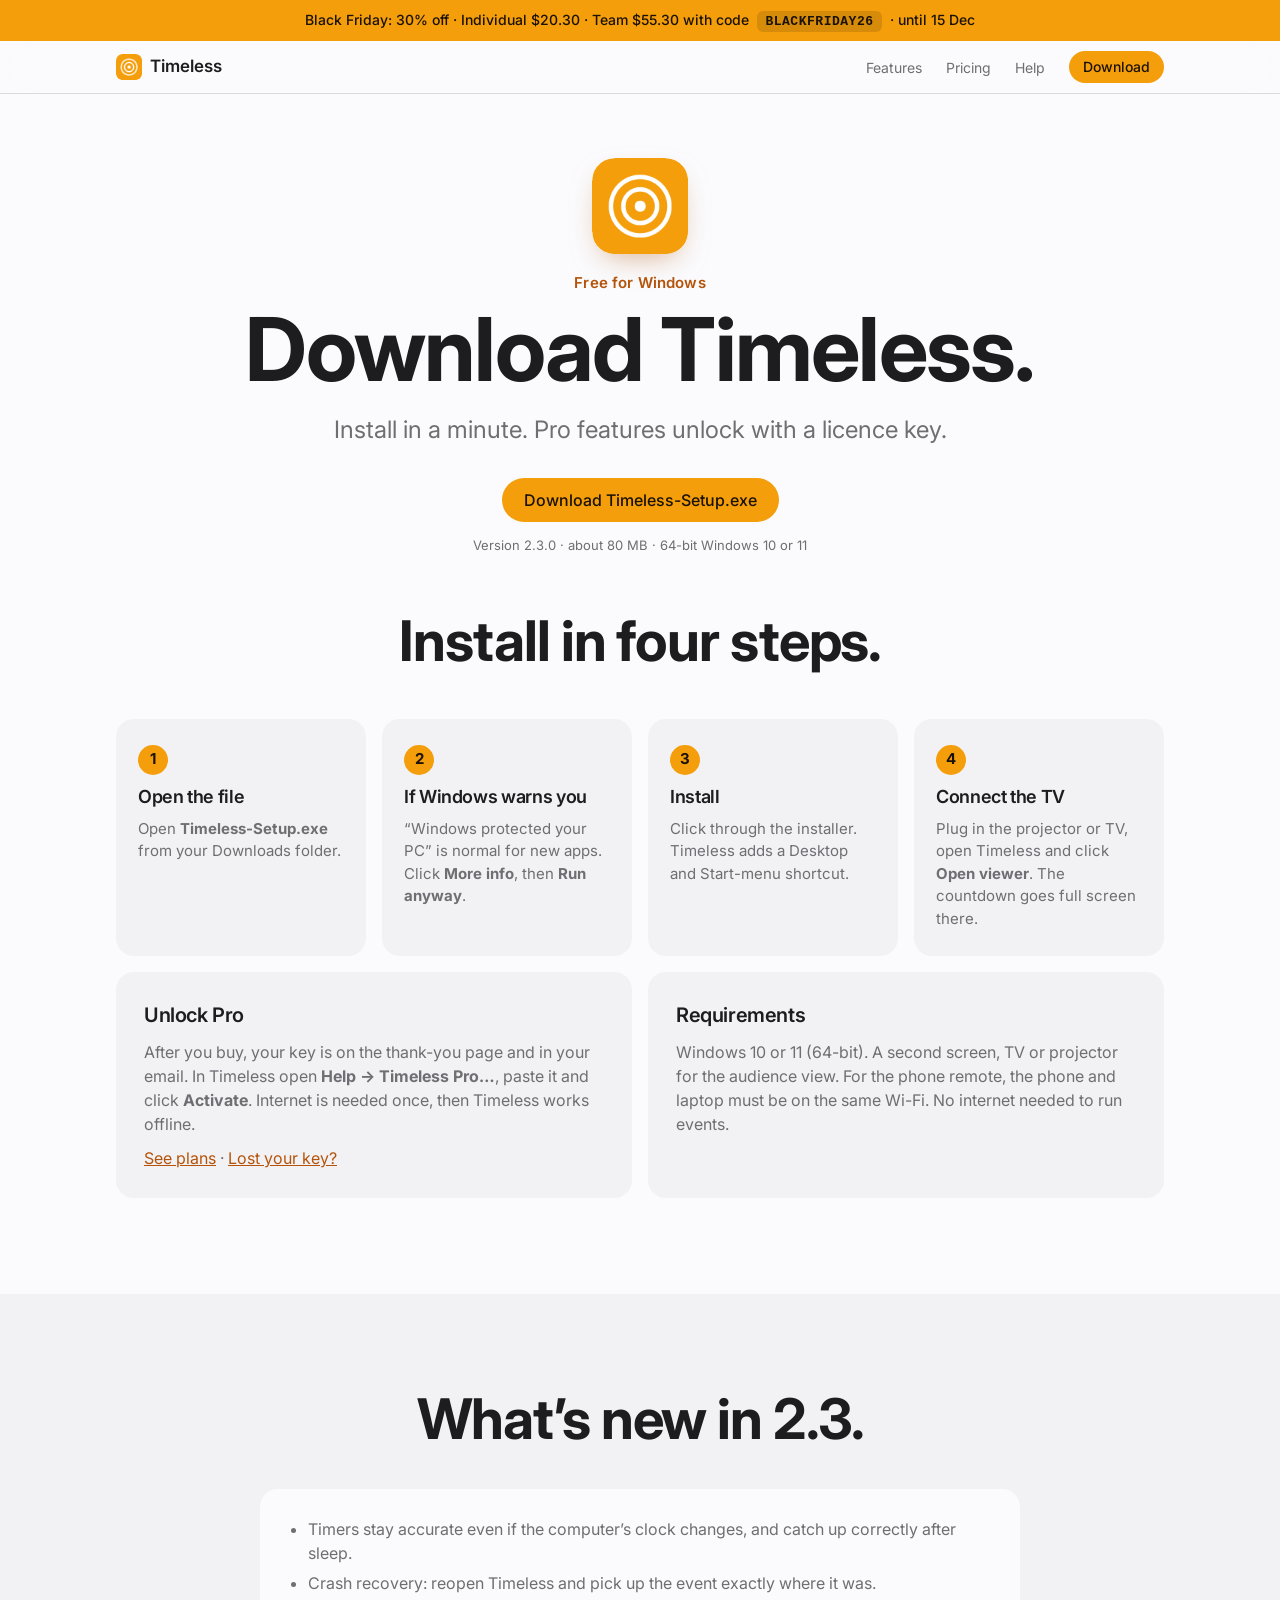
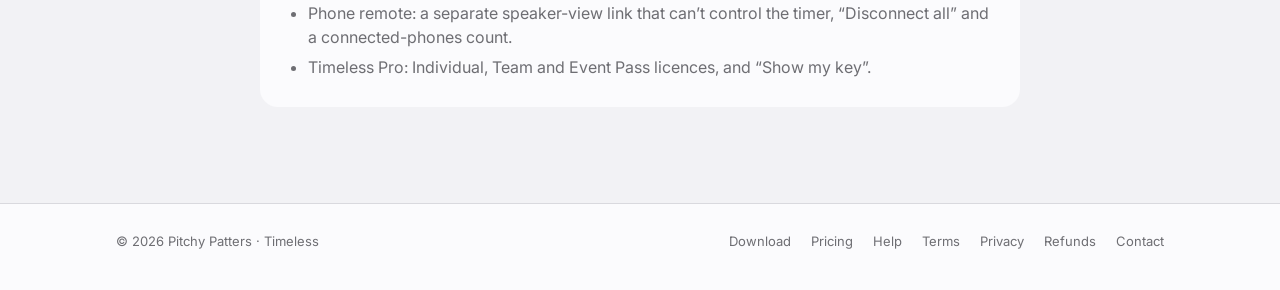
==== download.html @ b73430b4 "Timeless website and Windows installer 2.3.0 Co-Authored-By: Claude Opus 5.5 <noreply@anthropic.com>" ====
<!doctype html>
<html lang="en">
<head>
<meta charset="utf-8">
<meta name="viewport" content="width=device-width, initial-scale=1, viewport-fit=cover">
<title>Download Timeless for Windows</title>
<meta name="description" content="Download Timeless, the free stage timer for Windows 10 and 11.">
<link rel="icon" href="img/icon.png">
<link rel="preconnect" href="https://fonts.googleapis.com">
<link rel="stylesheet" href="https://fonts.googleapis.com/css2?family=Inter:wght@400;500;600;700&display=swap">
<link rel="stylesheet" href="site.css">
<script src="config.js"></script>
</head>
<body>
<div id="deal" class="deal" role="note" hidden><span id="deal-text"></span> <button id="deal-code" class="code" type="button" title="Copy code">BLACKFRIDAY26</button> <span id="deal-when"></span></div>
<header class="nav">
  <div class="wrap">
    <a class="brand" href="index.html" aria-label="Timeless home"><img src="img/icon.png" alt="" width="26" height="26">Timeless</a>
    <nav class="nav-links">
      <a class="hide-sm" href="index.html#features">Features</a>
      <a class="hide-sm" href="index.html#pricing">Pricing</a>
      <a class="hide-sm" href="index.html#help">Help</a>
      <a class="btn sm" href="download.html">Download</a>
    </nav>
  </div>
</header>

<main>
  <section class="hero">
    <div class="wrap">
      <img class="app-icon" src="img/icon.png" alt="Timeless app icon" width="96" height="96">
      <p class="eyebrow">Free for Windows</p>
      <h1>Download Timeless.</h1>
      <p class="lede">Install in a minute. Pro features unlock with a licence key.</p>
      <div class="ctas"><a class="btn" data-link="download" href="#">Download Timeless-Setup.exe</a></div>
      <p class="fine">Version <span data-version>2.3.0</span> · about 80 MB · 64-bit Windows 10 or 11</p>
    </div>
  </section>

  <section class="block" style="padding-top:24px">
    <div class="wrap">
      <div class="headline"><h2>Install in four steps.</h2></div>
      <div class="steps">
        <div class="step"><span class="n">1</span><h3>Open the file</h3><p>Open <b>Timeless-Setup.exe</b> from your Downloads folder.</p></div>
        <div class="step"><span class="n">2</span><h3>If Windows warns you</h3><p>“Windows protected your PC” is normal for new apps. Click <b>More info</b>, then <b>Run anyway</b>.</p></div>
        <div class="step"><span class="n">3</span><h3>Install</h3><p>Click through the installer. Timeless adds a Desktop and Start-menu shortcut.</p></div>
        <div class="step"><span class="n">4</span><h3>Connect the TV</h3><p>Plug in the projector or TV, open Timeless and click <b>Open viewer</b>. The countdown goes full screen there.</p></div>
      </div>
      <div class="cards2" style="margin-top:16px">
        <div class="card"><h3>Unlock Pro</h3><p>After you buy, your key is on the thank-you page and in your email. In Timeless open <b>Help → Timeless Pro…</b>, paste it and click <b>Activate</b>. Internet is needed once, then Timeless works offline.</p><p><a href="index.html#pricing">See plans</a> · <a href="index.html#lost-key">Lost your key?</a></p></div>
        <div class="card"><h3>Requirements</h3><p>Windows 10 or 11 (64-bit). A second screen, TV or projector for the audience view. For the phone remote, the phone and laptop must be on the same Wi-Fi. No internet needed to run events.</p></div>
      </div>
    </div>
  </section>

  <section class="block alt">
    <div class="wrap">
      <div class="headline"><h2>What’s new in 2.3.</h2></div>
      <div class="card" style="max-width:760px;margin:40px auto 0;background:var(--bg)">
        <ul>
          <li>Timers stay accurate even if the computer’s clock changes, and catch up correctly after sleep.</li>
          <li>Crash recovery: reopen Timeless and pick up the event exactly where it was.</li>
          <li>Phone remote: a separate speaker-view link that can’t control the timer, “Disconnect all” and a connected-phones count.</li>
          <li>Timeless Pro: Individual, Team and Event Pass licences, and “Show my key”.</li>
        </ul>
      </div>
    </div>
  </section>
</main>

<footer>
  <div class="wrap">
    <span>© 2026 Pitchy Patters · Timeless</span>
    <nav aria-label="Footer">
      <a href="download.html">Download</a>
      <a href="index.html#pricing">Pricing</a>
      <a href="index.html#help">Help</a>
      <a href="terms.html">Terms</a>
      <a href="privacy.html">Privacy</a>
      <a href="refund.html">Refunds</a>
      <a data-link="support" href="#">Contact</a>
    </nav>
  </div>
</footer>
<script src="site.js"></script>
</body>
</html>
---- site.css ----
/* Timeless website — shared styles (design imported from the "Timeless landing page references" session).
   Apple-style product page: centred short headlines, generous white space, one amber accent. */
:root {
  --bg: #fbfbfd; --surface: #f2f2f5; --fg: #1d1d1f; --muted: #6e6e73; --line: #d9d9de;
  --accent: #b45309; --fill: #f59e0b; --accent-fg: #1a1205; --bezel: #1d1d1f;
  --screen: #0b0c0d; --screen-fg: #f5f5f7; --screen-dim: #8a8a90;
  --screen-accent: #30d158; --screen-warn: #ff9f0a; --screen-red: #ff453a; --ok: #1f9d55;
  --font: -apple-system, BlinkMacSystemFont, "SF Pro Text", "Segoe UI", Inter, system-ui, sans-serif;
  --font-display: -apple-system, BlinkMacSystemFont, "SF Pro Display", "Segoe UI", Inter, system-ui, sans-serif;
  --radius: 18px;
  color-scheme: light;
}
@media (prefers-color-scheme: dark) {
  :root:not([data-theme="light"]) {
    --bg: #000000; --surface: #161618; --fg: #f5f5f7; --muted: #a1a1a6; --line: #2c2c2e;
    --accent: #fbbf24; --fill: #f5a524; --accent-fg: #1a1205; --bezel: #3a3a3c; --ok: #30d158;
    color-scheme: dark;
  }
}
:root[data-theme="dark"] {
  --bg: #000000; --surface: #161618; --fg: #f5f5f7; --muted: #a1a1a6; --line: #2c2c2e;
  --accent: #fbbf24; --fill: #f5a524; --accent-fg: #1a1205; --bezel: #3a3a3c; --ok: #30d158;
  color-scheme: dark;
}

* { box-sizing: border-box; }
html { scroll-behavior: smooth; scroll-padding-top: 64px; }
body { margin: 0; background: var(--bg); color: var(--fg); font-family: var(--font); font-size: 17px; line-height: 1.5; -webkit-font-smoothing: antialiased; }
img { max-width: 100%; }
[hidden] { display: none !important; }
a { color: inherit; }
.wrap { max-width: 1080px; margin: 0 auto; padding-left: max(16px, env(safe-area-inset-left, 0px)); padding-right: max(16px, env(safe-area-inset-right, 0px)); }
h1, h2, h3 { font-family: var(--font-display); margin: 0; text-wrap: balance; letter-spacing: -0.02em; }
p { margin: 0; }

/* Black Friday banner */
.deal { background: var(--fill); color: var(--accent-fg); font-size: 14px; font-weight: 500; padding: 9px 16px; text-align: center; }
.deal .code { font: 600 13px/1 ui-monospace, "SF Mono", Consolas, monospace; letter-spacing: .04em; background: rgba(0,0,0,.12); color: inherit; border: 0; border-radius: 6px; padding: 4px 8px; margin: 0 4px; cursor: pointer; }
.deal .code:hover { background: rgba(0,0,0,.2); }
s { color: var(--muted); font-weight: 400; margin-right: 4px; }

/* Nav */
.nav { position: sticky; top: 0; z-index: 5; background: color-mix(in srgb, var(--bg) 82%, transparent); backdrop-filter: saturate(180%) blur(18px); -webkit-backdrop-filter: saturate(180%) blur(18px); border-bottom: 1px solid var(--line); }
.nav .wrap { display: flex; align-items: center; justify-content: space-between; height: 52px; gap: 16px; }
.brand { display: flex; align-items: center; gap: 8px; font-weight: 600; font-size: 17px; text-decoration: none; }
.brand img { width: 26px; height: 26px; border-radius: 6px; }
.nav-links { display: flex; align-items: center; gap: 24px; font-size: 14px; }
.nav-links a { text-decoration: none; color: var(--muted); }
.nav-links a:hover, .nav-links a[aria-current="page"] { color: var(--fg); }
@media (max-width: 640px) { .nav-links .hide-sm { display: none; } }

/* Buttons */
.btn { display: inline-flex; align-items: center; justify-content: center; gap: 8px; height: 44px; padding: 0 22px; border-radius: 980px; border: 0; font: 500 16px/1 var(--font); text-decoration: none; cursor: pointer; background: var(--fill); color: var(--accent-fg); transition: filter .2s ease, transform .2s ease; }
.nav-links a.btn { color: var(--accent-fg); }
.btn:hover { filter: brightness(1.08); }
.btn:active { transform: scale(.98); }
.btn.ghost { background: transparent; color: var(--accent); box-shadow: inset 0 0 0 1.5px var(--accent); }
.btn.sm { height: 32px; padding: 0 14px; font-size: 14px; }
.btn.block { width: 100%; }
:focus-visible { outline: 3px solid var(--accent); outline-offset: 3px; border-radius: 8px; }

/* Hero */
.hero { padding-block: 64px 32px; text-align: center; }
.app-icon { width: 96px; height: 96px; border-radius: 22px; margin: 0 auto 18px; display: block; box-shadow: 0 12px 30px -12px rgba(180, 83, 9, .5); }
.eyebrow { font-size: 15px; font-weight: 600; color: var(--accent); letter-spacing: .01em; }
.hero h1 { font-size: clamp(44px, 9vw, 88px); font-weight: 700; line-height: 1.02; margin-top: 10px; }
.hero .lede { font-size: clamp(19px, 2.4vw, 24px); color: var(--muted); max-width: 44ch; margin: 18px auto 0; text-wrap: balance; }
.hero .ctas { display: flex; gap: 12px; justify-content: center; flex-wrap: wrap; margin-top: 30px; }
.hero .fine { font-size: 13px; color: var(--muted); margin-top: 14px; }

/* Live multi-screen demo */
.stage { margin-top: 56px; padding-block: 48px 40px; display: grid; grid-template-columns: 1.55fr 1fr 0.42fr; align-items: end; gap: clamp(12px, 3vw, 36px); }
.device { display: flex; flex-direction: column; align-items: center; gap: 10px; min-width: 0; }
.display { width: 100%; background: var(--bezel); border-radius: 14px; padding: clamp(6px, 1vw, 12px); box-shadow: 0 30px 60px -30px rgba(0,0,0,.45); }
.display.phone { border-radius: 22px; padding: 6px; }
.screen { background: var(--screen); color: var(--screen-fg); border-radius: 8px; aspect-ratio: 16 / 10; max-width: 100%; display: flex; flex-direction: column; align-items: center; justify-content: center; gap: .3em; position: relative; overflow: hidden; }
.display.phone .screen { aspect-ratio: 9 / 19; border-radius: 17px; }
.screen .label { font-size: clamp(9px, 1.1vw, 12px); color: var(--screen-dim); letter-spacing: .08em; text-transform: uppercase; text-align: center; padding-inline: 4px; }
.screen .time { font-family: var(--font-display); font-weight: 600; font-variant-numeric: tabular-nums; letter-spacing: -0.03em; line-height: 1; color: var(--screen-fg); transition: color .4s ease; }
.big .time { font-size: clamp(34px, 7.5vw, 92px); }
.mid .time { font-size: clamp(24px, 4.6vw, 56px); }
.phone .time { font-size: clamp(13px, 2.3vw, 24px); }
.screen .bar { position: absolute; left: 0; bottom: 0; height: 4px; background: var(--screen-accent); transition: width 1s linear, background .4s ease; }
.screen.warn .time { color: var(--screen-warn); } .screen.warn .bar { background: var(--screen-warn); }
.screen.red .time, .screen.over .time { color: var(--screen-red); } .screen.red .bar { background: var(--screen-red); }
.screen.over .bar { width: 100% !important; background: var(--screen-red); animation: pulse 1s ease-in-out infinite alternate; }
@keyframes pulse { to { opacity: .35; } }
.stand { width: 18%; height: clamp(14px, 2vw, 28px); background: linear-gradient(var(--line), var(--surface)); border-radius: 0 0 6px 6px; }
.caption { font-size: 13px; color: var(--muted); text-align: center; }
.controls { display: flex; flex-wrap: wrap; gap: 10px; justify-content: center; align-items: center; }
.seg { display: inline-flex; background: var(--surface); border-radius: 980px; padding: 3px; }
.seg button { border: 0; background: transparent; color: var(--fg); font: 500 14px/1 var(--font); height: 30px; padding: 0 14px; border-radius: 980px; cursor: pointer; font-variant-numeric: tabular-nums; }
.seg button[aria-pressed="true"] { background: var(--bg); box-shadow: 0 1px 4px rgba(0,0,0,.14); }
.demo-note { font-size: 13px; color: var(--muted); margin-top: 12px; }
@media (max-width: 640px) { .stage { grid-template-columns: 1fr 0.42fr; } .stage .mid { display: none; } }

/* Sections */
section.block { padding-block: 96px; }
.headline { text-align: center; }
.headline h2 { font-size: clamp(34px, 6vw, 56px); font-weight: 700; line-height: 1.05; }
.headline p { font-size: clamp(18px, 2vw, 21px); color: var(--muted); max-width: 42ch; margin: 16px auto 0; }
.alt { background: var(--surface); }

/* Features */
.features { display: grid; grid-template-columns: repeat(3, minmax(0, 1fr)); gap: 20px; margin-top: 56px; }
.feature { background: var(--bg); border-radius: var(--radius); padding: 32px 28px; display: flex; flex-direction: column; gap: 12px; }
.feature svg { width: 34px; height: 34px; color: var(--accent); }
.feature h3 { font-size: 22px; font-weight: 600; letter-spacing: -0.01em; }
.feature p { color: var(--muted); font-size: 16px; }
@media (max-width: 900px) { .features { grid-template-columns: repeat(2, minmax(0, 1fr)); } }
@media (max-width: 600px) { .features { grid-template-columns: 1fr; } }

/* Screenshots */
.shots { display: grid; gap: 28px; margin-top: 56px; }
.shot { margin: 0; display: flex; flex-direction: column; gap: 12px; min-width: 0; }
.shot img { display: block; width: 100%; height: auto; border-radius: 14px; border: 1px solid var(--line); background: #f5f6f8; }
.shot.wide .frame { background: var(--bezel); border-radius: 18px; padding: clamp(6px, 1.2vw, 14px); box-shadow: 0 30px 60px -30px rgba(0,0,0,.45); }
.shot.wide .frame img { border: 0; border-radius: 8px; }
.shot figcaption { font-size: 15px; color: var(--muted); text-align: center; }
.shot figcaption b { color: var(--fg); font-weight: 600; }
.shot-pair { display: grid; grid-template-columns: repeat(2, minmax(0, 1fr)); gap: 28px; }
.shot-pair img { box-shadow: 0 20px 40px -24px rgba(0,0,0,.35); }
@media (max-width: 700px) { .shot-pair { grid-template-columns: 1fr; } }

/* Audiences */
.uses { display: flex; flex-wrap: wrap; justify-content: center; gap: 10px; margin-top: 36px; }
.uses span { font-size: 15px; padding: 8px 16px; border-radius: 980px; border: 1px solid var(--line); color: var(--fg); }

/* Pricing */
.plans { display: grid; grid-template-columns: repeat(4, minmax(0, 1fr)); gap: 16px; margin-top: 56px; align-items: stretch; }
.plan { background: var(--surface); border-radius: var(--radius); padding: 28px 22px; display: flex; flex-direction: column; gap: 14px; position: relative; }
.alt .plan { background: var(--bg); }
.plan.best { box-shadow: inset 0 0 0 2px var(--fill); }
.plan .badge { position: absolute; top: -11px; left: 50%; transform: translateX(-50%); background: var(--fill); color: var(--accent-fg); font-size: 12px; font-weight: 600; padding: 4px 12px; border-radius: 980px; white-space: nowrap; }
.plan h3 { font-size: 20px; font-weight: 600; }
.plan .amt { font-family: var(--font-display); font-size: 40px; font-weight: 700; letter-spacing: -0.03em; line-height: 1; }
.plan .amt s { font-size: 22px; font-weight: 500; margin-right: 8px; vertical-align: 0.35em; letter-spacing: 0; }
.plan .per { font-size: 14px; color: var(--muted); margin-top: -6px; }
.plan ul { margin: 0; padding: 0; list-style: none; display: flex; flex-direction: column; gap: 8px; font-size: 15px; color: var(--muted); flex: 1; }
.plan li { padding-left: 22px; position: relative; }
.plan li::before { content: ""; position: absolute; left: 2px; top: .45em; width: 10px; height: 6px; border-left: 2px solid var(--ok); border-bottom: 2px solid var(--ok); transform: rotate(-45deg); }
@media (max-width: 960px) { .plans { grid-template-columns: repeat(2, minmax(0, 1fr)); row-gap: 28px; } }
@media (max-width: 560px) { .plans { grid-template-columns: 1fr; } }
.plans.three { grid-template-columns: repeat(3, minmax(0, 1fr)); }
@media (max-width: 820px) { .plans.three { grid-template-columns: 1fr; } }
.compare { width: 100%; max-width: 760px; margin: 48px auto 0; border-collapse: collapse; font-size: 15px; }
.compare th, .compare td { padding: 12px 10px; border-bottom: 1px solid var(--line); text-align: left; }
.compare th { font-size: 13px; color: var(--muted); font-weight: 600; }
.compare td + td, .compare th + th { text-align: center; width: 96px; }
.compare .y { color: var(--ok); font-weight: 700; }
.compare .n { color: var(--muted); }

/* Help / FAQ */
.faq { max-width: 760px; margin: 48px auto 0; display: flex; flex-direction: column; gap: 10px; }
.faq details { background: var(--surface); border-radius: 14px; padding: 18px 22px; }
.alt .faq details { background: var(--bg); }
.faq summary { cursor: pointer; font-weight: 600; font-size: 17px; list-style: none; display: flex; justify-content: space-between; gap: 16px; }
.faq summary::-webkit-details-marker { display: none; }
.faq summary::after { content: "+"; color: var(--accent); font-weight: 500; font-size: 22px; line-height: 1; }
.faq details[open] summary::after { content: "–"; }
.faq details p, .faq details ol { color: var(--muted); margin: 12px 0 0; font-size: 16px; }
.faq ol { padding-left: 20px; display: flex; flex-direction: column; gap: 6px; }
.fine-c { text-align: center; font-size: 14px; color: var(--muted); margin-top: 28px; }
.fine-c a { color: var(--accent); }

/* Download page */
.steps { display: grid; grid-template-columns: repeat(4, minmax(0, 1fr)); gap: 16px; margin-top: 48px; }
.step { background: var(--surface); border-radius: var(--radius); padding: 26px 22px; display: flex; flex-direction: column; gap: 8px; }
.step .n { width: 30px; height: 30px; border-radius: 50%; background: var(--fill); color: var(--accent-fg); display: grid; place-items: center; font-weight: 700; font-size: 15px; }
.step h3 { font-size: 18px; font-weight: 600; }
.step p { font-size: 15px; color: var(--muted); }
@media (max-width: 900px) { .steps { grid-template-columns: repeat(2, minmax(0, 1fr)); } }
@media (max-width: 560px) { .steps { grid-template-columns: 1fr; } }
.cards2 { display: grid; grid-template-columns: repeat(2, minmax(0, 1fr)); gap: 16px; margin-top: 16px; }
.card { background: var(--surface); border-radius: var(--radius); padding: 28px; display: flex; flex-direction: column; gap: 10px; }
.card h3 { font-size: 20px; font-weight: 600; }
.card p, .card li { color: var(--muted); font-size: 16px; }
.card ul { margin: 0; padding-left: 20px; display: flex; flex-direction: column; gap: 6px; }
.card a { color: var(--accent); }
@media (max-width: 700px) { .cards2 { grid-template-columns: 1fr; } }

/* Legal pages */
.prose { max-width: 720px; margin: 0 auto; padding-block: 64px 96px; }
.prose h1 { font-size: clamp(36px, 6vw, 52px); font-weight: 700; line-height: 1.05; }
.prose .date { color: var(--muted); font-size: 14px; margin-top: 10px; }
.prose h2 { font-size: 21px; font-weight: 600; margin-top: 36px; }
.prose p { color: var(--muted); margin-top: 10px; }
.prose a { color: var(--accent); }

footer { border-top: 1px solid var(--line); padding-block: 28px 40px; font-size: 13px; color: var(--muted); }
footer .wrap { display: flex; flex-wrap: wrap; justify-content: space-between; gap: 12px; }
footer nav { display: flex; flex-wrap: wrap; gap: 20px; }
footer a { text-decoration: none; }
footer a:hover { color: var(--fg); }

@media (prefers-reduced-motion: reduce) { * { transition: none !important; animation: none !important; } html { scroll-behavior: auto; } }
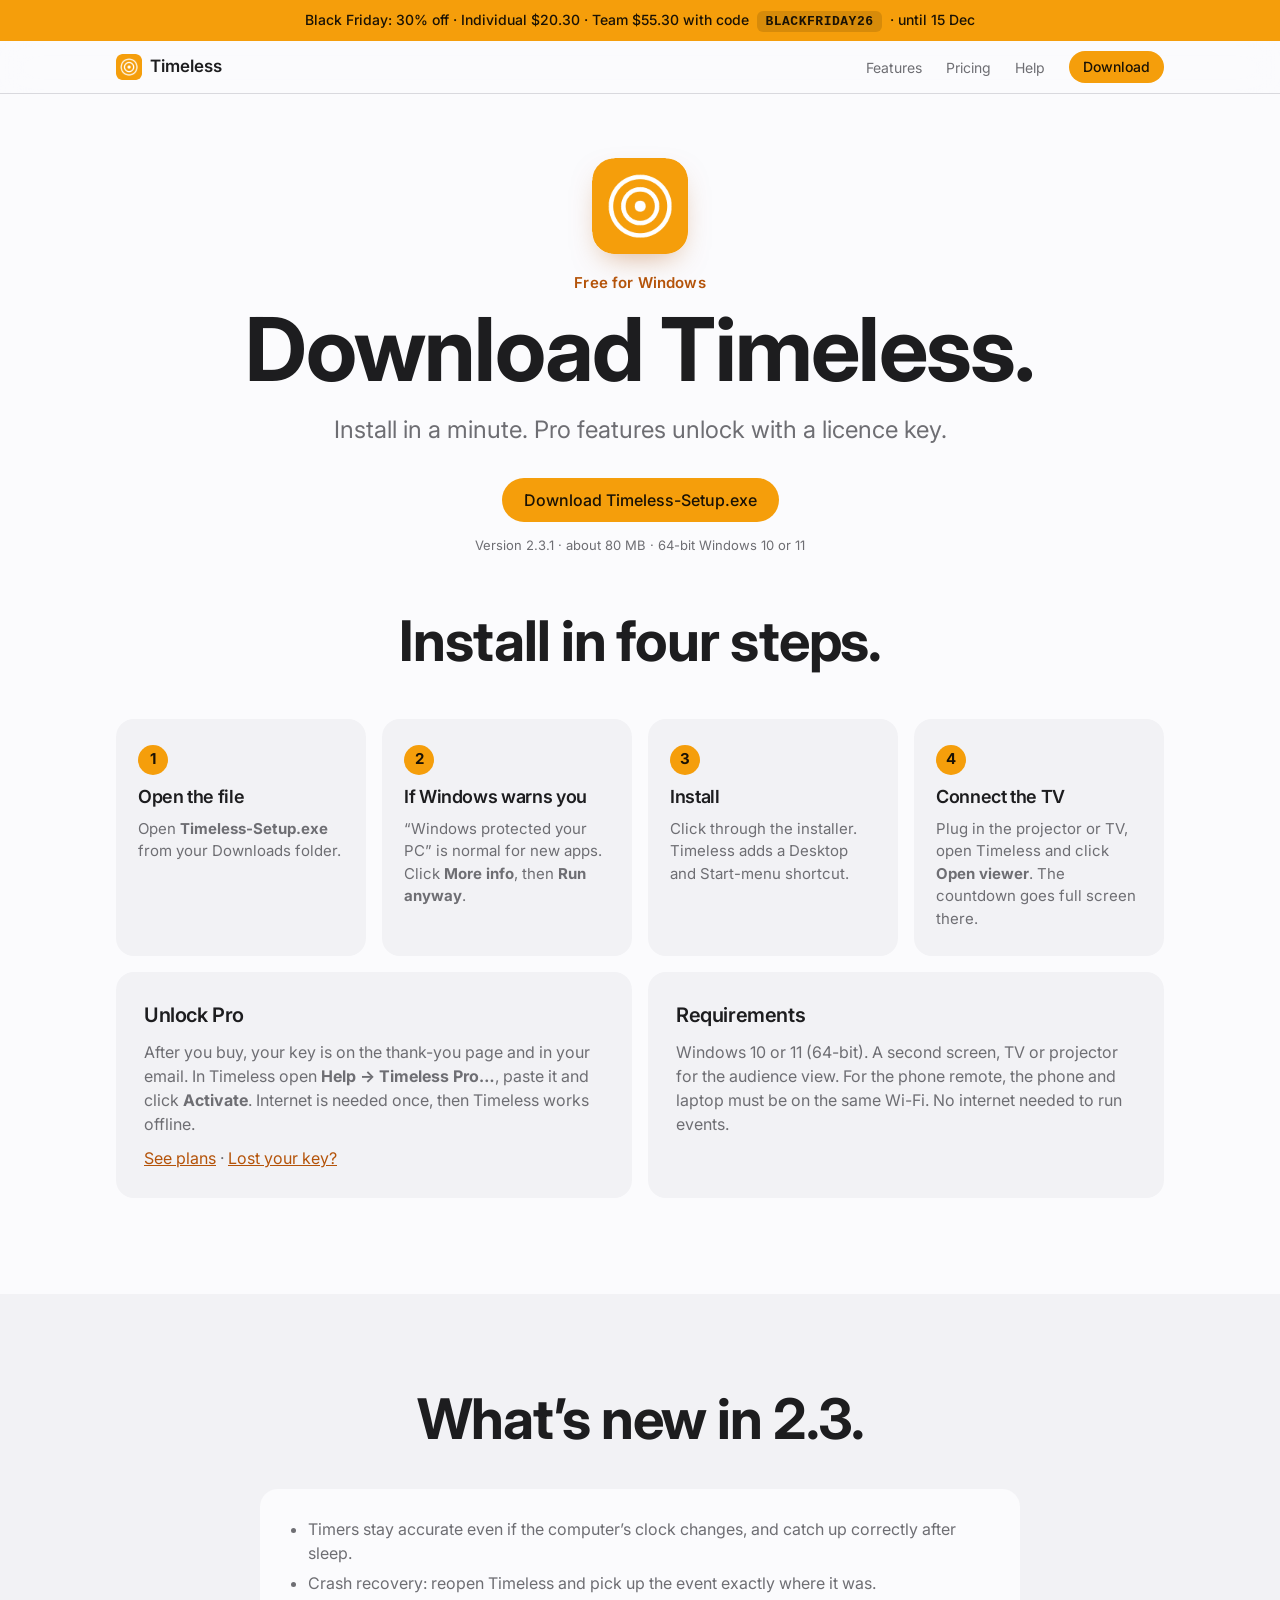
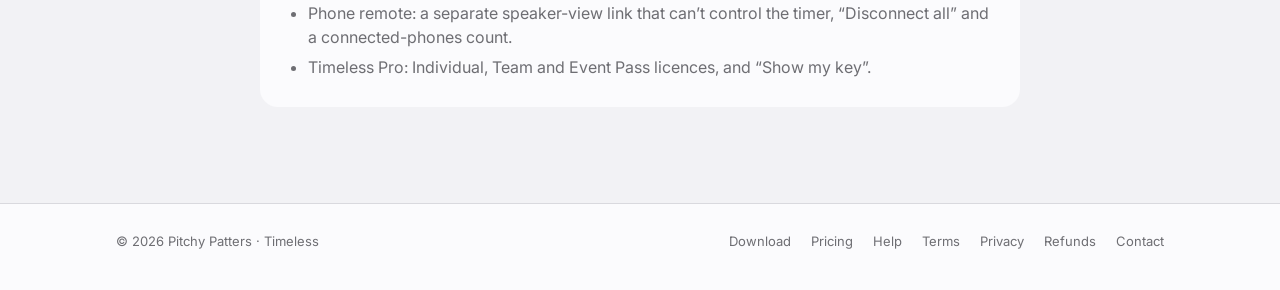
==== commit d74208e3: "Timeless 2.3.1: payments live (Individual, Team, Event Pass) Co-Authored-By: Claude Opus 5.5 <norepl" ====
--- a/download.html
+++ b/download.html
@@ -33,7 +33,7 @@
       <h1>Download Timeless.</h1>
       <p class="lede">Install in a minute. Pro features unlock with a licence key.</p>
       <div class="ctas"><a class="btn" data-link="download" href="#">Download Timeless-Setup.exe</a></div>
-      <p class="fine">Version <span data-version>2.3.0</span> · about 80 MB · 64-bit Windows 10 or 11</p>
+      <p class="fine">Version <span data-version>2.3.1</span> · about 80 MB · 64-bit Windows 10 or 11</p>
     </div>
   </section>
 
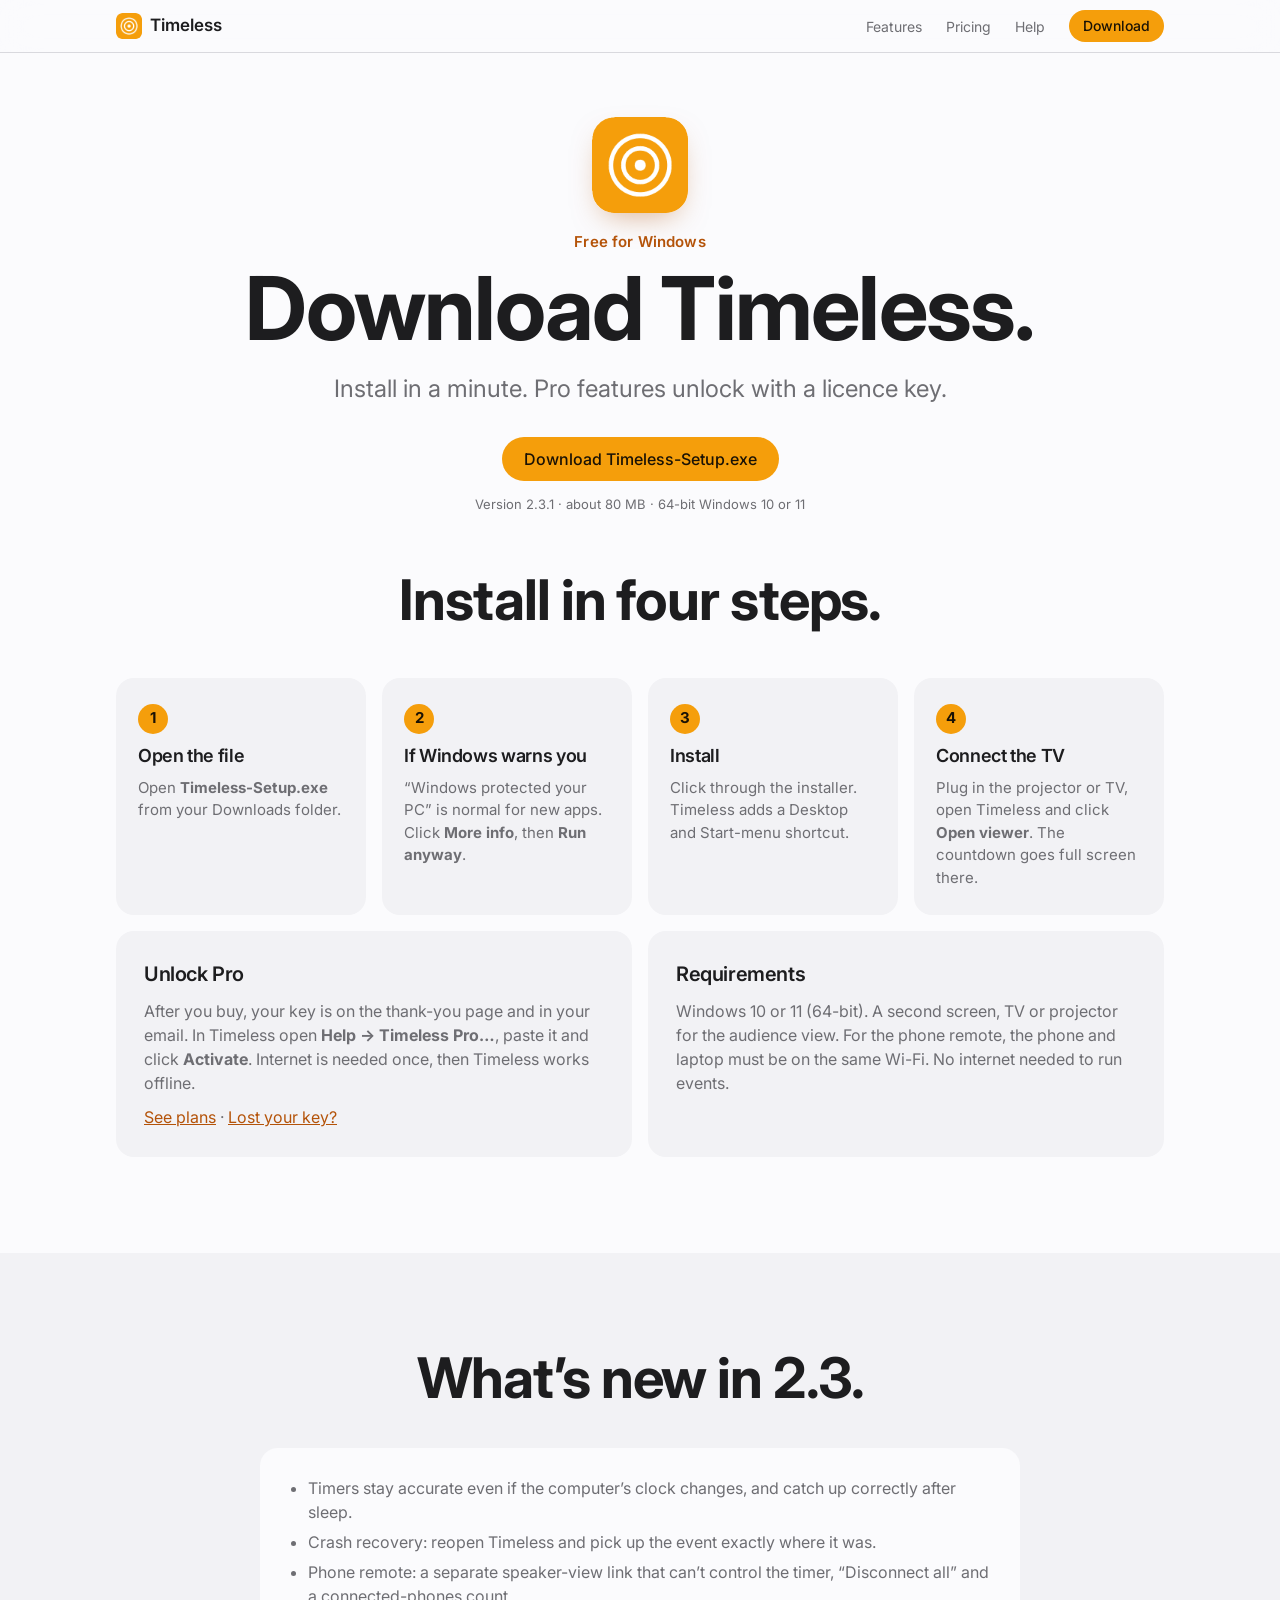
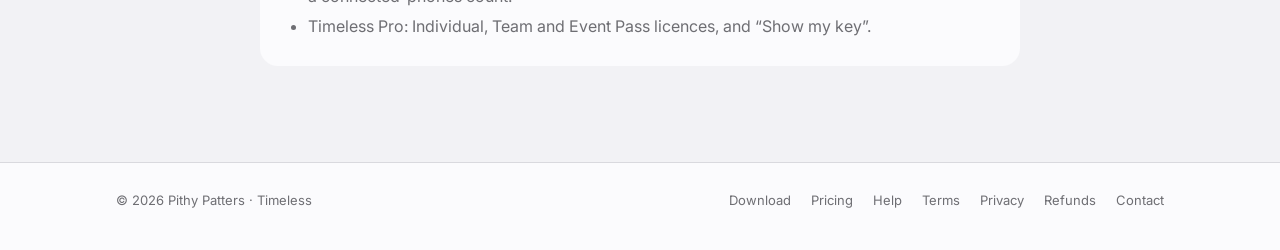
==== commit d42c2af7: "Publisher name: Pithy Patters (site and installer) Co-Authored-By: Claude Opus 5.5 <noreply@anthropi" ====
--- a/download.html
+++ b/download.html
@@ -70,7 +70,7 @@
 
 <footer>
   <div class="wrap">
-    <span>© 2026 Pitchy Patters · Timeless</span>
+    <span>© 2026 Pithy Patters · Timeless</span>
     <nav aria-label="Footer">
       <a href="download.html">Download</a>
       <a href="index.html#pricing">Pricing</a>
